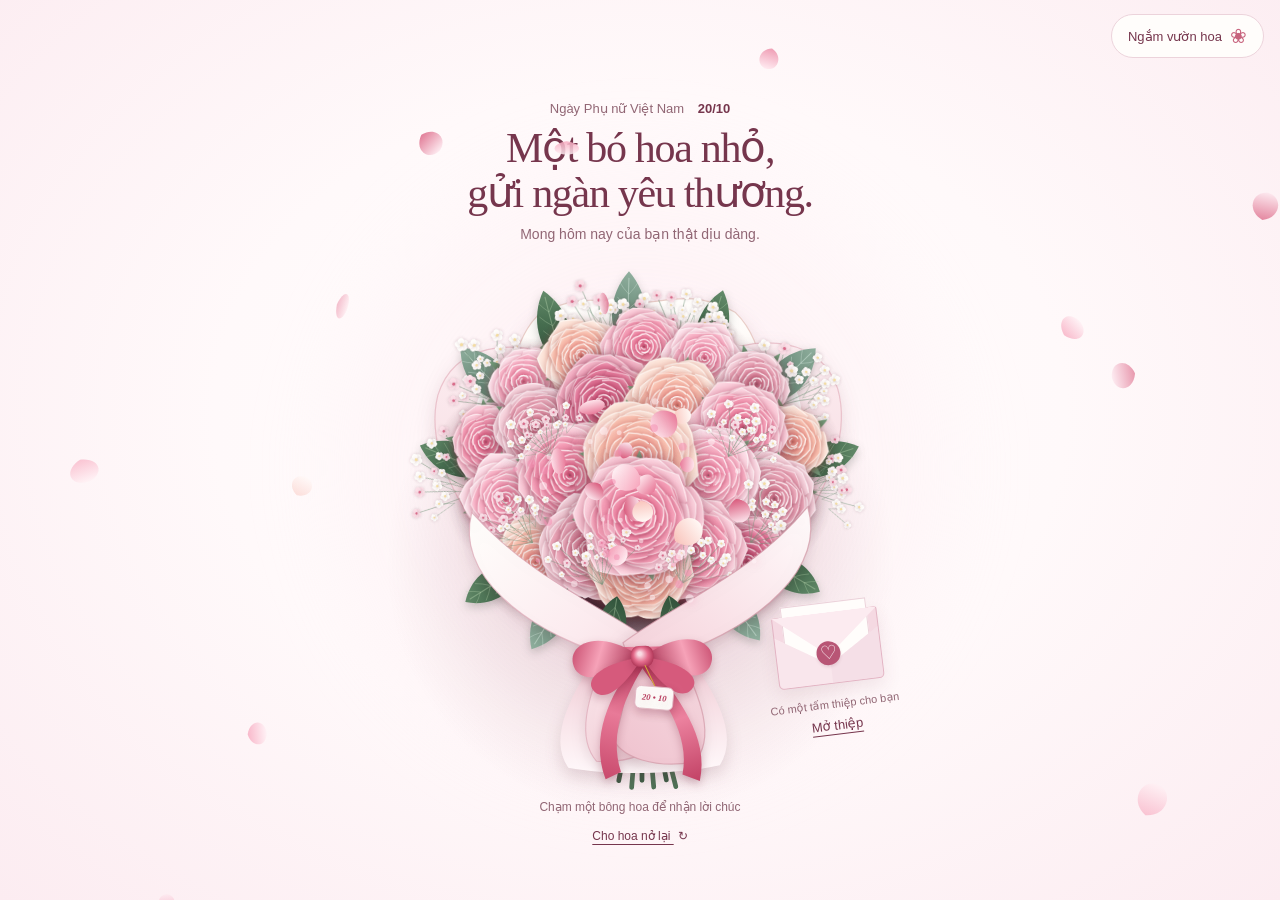
==== index.html @ b927edd4 "Add files via upload" ====
<!DOCTYPE html>
<html lang="vi">
<head>
  <meta charset="UTF-8">
  <meta name="viewport" content="width=device-width, initial-scale=1.0">
  <meta name="theme-color" content="#fff8fa">
  <meta name="description" content="Một bó hoa và tấm thiệp nhỏ, gửi những lời chúc dịu dàng nhân ngày Phụ nữ Việt Nam 20/10.">
  <title>Một bó hoa dành tặng bạn · 20/10</title>
  <link rel="stylesheet" href="./style.css">
  <script src="./script.js" defer></script>
  <script src="./card.js" defer></script>
  <script src="./album.js" defer></script>
</head>
<body>
  <main>
    <a class="garden-link" href="./garden.html">Ngắm vườn hoa <span aria-hidden="true">❀</span></a>
    <canvas id="ambientPetalsCanvas" aria-hidden="true"></canvas>
    <header class="greeting">
      <p class="occasion">Ngày Phụ nữ Việt Nam <span>20/10</span></p>
      <h1>Một bó hoa nhỏ,<br>gửi ngàn yêu thương.</h1>
      <p class="greeting-caption">Mong hôm nay của bạn thật dịu dàng.</p>
    </header>

    <div class="gift-layout">
      <section class="scene-column" aria-label="Hoa và những lời chúc 20/10">


        <div class="gift-visuals">
          <div class="bouquet-composition">
            <div id="bouquetStageWrapper" role="button" tabindex="0"
              aria-label="Bó hoa hồng. Nhấn Enter để nhận lời chúc; dùng phím mũi tên để chọn bông hoa."
              aria-describedby="bouquetHint">
              <canvas id="bouquetCanvas" aria-hidden="true"></canvas>
            </div>
            <button class="envelope-button" id="openCard" type="button" aria-haspopup="dialog" aria-controls="greetingCard" aria-expanded="false" hidden>
              <span class="envelope" aria-hidden="true"><span class="envelope-letter">Gửi bạn</span><span class="envelope-seal">♡</span></span>
              <span class="envelope-caption">Có một tấm thiệp cho bạn</span>
              <span class="envelope-action">Mở thiệp</span>
            </button>
          </div>

        </div>

        <footer class="scene-footer">
          <p id="bouquetHint" class="bouquet-hint">Chạm một bông hoa để nhận lời chúc</p>
          <p id="roseWish" class="rose-wish" role="status" aria-live="polite" aria-atomic="true"></p>
          <button class="text-button" id="replayBloom" type="button">Cho hoa nở lại <span aria-hidden="true">↻</span></button>
        </footer>
      </section>

      <dialog id="greetingCard" class="card-dialog" aria-labelledby="cardTitle">
        <div class="letter-paper">
          <button class="close-button" id="closeCard" type="button" aria-label="Đóng thiệp">×</button>
          <div id="cardReading">
            <div class="letter-date" aria-label="Ngày 20 tháng 10"><span>20</span><span class="date-stem" aria-hidden="true"></span><span>10</span></div>
            <p class="letter-recipient">Gửi <span id="cardRecipient">bạn</span>,</p>
            <h2 id="cardTitle">Chúc bạn một ngày<br>thật nhiều yêu thương.</h2>
            <div class="letter-flower" aria-hidden="true">❀</div>
            <p id="cardMessage" class="letter-message"></p>
            <div class="letter-signoff"><p>Với thật nhiều thương mến,</p><p id="cardSender" class="letter-signature"></p></div>
            <div class="letter-fold" aria-hidden="true"></div>
            <div class="letter-actions"><button id="viewAlbum" class="text-button" type="button" aria-controls="memoryAlbum">Xem album kỷ niệm <span aria-hidden="true">♡</span></button><button id="editCard" class="text-button" type="button">Viết lời chúc riêng <span aria-hidden="true">✎</span></button></div>
          </div>
          <form id="cardEditor" hidden>
            <p class="editor-intro">Một tấm thiệp mang lời của bạn.</p>
            <h2 id="editorTitle" class="editor-title">Viết chút yêu thương</h2>
            <label for="recipientInput">Gửi đến</label>
            <input id="recipientInput" name="recipient" maxlength="60" required autocomplete="off">
            <label for="messageInput">Lời chúc 20/10</label>
            <textarea id="messageInput" name="message" rows="7" maxlength="1500" required></textarea>
            <label for="senderInput">Người gửi</label>
            <input id="senderInput" name="sender" maxlength="60" required autocomplete="off">
            <p class="editor-hint">Lời chúc được lưu trên trình duyệt này.</p>
            <div class="editor-actions"><button class="primary-button" type="submit">Lưu lời chúc</button><button class="text-button" id="cancelEdit" type="button">Hủy</button></div>
          </form>
          <p id="cardStatus" class="card-status" role="status" aria-live="polite"></p>
        </div>
      </dialog>
    </div>
    <section id="memoryAlbum" class="memory-album" aria-labelledby="albumTitle" hidden>
      <header class="album-heading">
        <p class="album-note">Một chút kỷ niệm, dành riêng cho bạn</p>
        <h2 id="albumTitle">Những khoảnh khắc thương yêu</h2>
        <button id="toggleAlbum" class="text-button" type="button" aria-expanded="false" aria-controls="albumPhotos">Xòe album <span aria-hidden="true">♡</span></button>
        <button id="editAlbum" class="text-button" type="button" aria-expanded="false" aria-controls="albumPhotos">Thay ảnh <span aria-hidden="true">✎</span></button>
      </header>
      <p id="albumEditHint" class="album-edit-hint" hidden>Chọn ảnh từ thiết bị của bạn, tối đa 20 MB mỗi ảnh. Ảnh được lưu trên trình duyệt này, không tự gửi sang thiết bị khác.</p>
      <p id="albumStatus" class="album-status" role="status" aria-live="polite" aria-atomic="true"></p>
      <div id="albumPhotos" class="album-photos">
        <figure class="portrait-card album-card">
          <div class="portrait-photo"><img src="./assets/portrait-placeholder.webp" alt="Ảnh kỷ niệm thứ nhất của người nhận thiệp" width="768" height="1024" decoding="async"></div>
          <figcaption><span class="portrait-dedication">Một nụ cười rất thương.</span><span class="portrait-date">Những ngày thật vui</span></figcaption>
          <div class="photo-actions" hidden>
            <button class="text-button change-photo" type="button" aria-label="Đổi ảnh thứ nhất">Đổi ảnh</button>
            <button class="text-button reset-photo" type="button" aria-label="Khôi phục ảnh thứ nhất" disabled>Ảnh ban đầu</button>
            <input class="photo-input" type="file" accept="image/*" aria-label="Chọn ảnh thứ nhất" hidden>
          </div>
        </figure>
        <figure class="portrait-card album-card">
          <div class="portrait-photo"><img src="./assets/portrait-placeholder.webp" alt="Ảnh kỷ niệm thứ hai của người nhận thiệp" width="768" height="1024" decoding="async" loading="lazy"></div>
          <figcaption><span class="portrait-dedication">Bình yên từ điều nhỏ.</span><span class="portrait-date">Một khoảnh khắc dịu dàng</span></figcaption>
          <div class="photo-actions" hidden>
            <button class="text-button change-photo" type="button" aria-label="Đổi ảnh thứ hai">Đổi ảnh</button>
            <button class="text-button reset-photo" type="button" aria-label="Khôi phục ảnh thứ hai" disabled>Ảnh ban đầu</button>
            <input class="photo-input" type="file" accept="image/*" aria-label="Chọn ảnh thứ hai" hidden>
          </div>
        </figure>
        <figure class="portrait-card album-card">
          <div class="portrait-photo"><img src="./assets/portrait-placeholder.webp" alt="Ảnh kỷ niệm thứ ba của người nhận thiệp" width="768" height="1024" decoding="async" loading="lazy"></div>
          <figcaption><span class="portrait-dedication">Mong bạn luôn rạng rỡ.</span><span class="portrait-date">Hôm nay và cả mai sau</span></figcaption>
          <div class="photo-actions" hidden>
            <button class="text-button change-photo" type="button" aria-label="Đổi ảnh thứ ba">Đổi ảnh</button>
            <button class="text-button reset-photo" type="button" aria-label="Khôi phục ảnh thứ ba" disabled>Ảnh ban đầu</button>
            <input class="photo-input" type="file" accept="image/*" aria-label="Chọn ảnh thứ ba" hidden>
          </div>
        </figure>
      </div>
      <p class="album-footnote">Có những điều nhỏ, nhớ lại vẫn thấy vui.</p>
    </section>
    <noscript><p class="noscript-message">Bật JavaScript để ngắm hoa nở và mở thiệp 20/10 nhé.</p></noscript>
  </main>
</body>
</html>
---- style.css ----
:root {
  --paper: #fffdfb;
  --blush: #fff8fa;
  --rose: #c7637d;
  --ink: #76364d;
  --muted: #916674;
  --line: #ecd3db;
  --bouquet-size: clamp(210px, calc(100dvh - 300px), 560px);
  color: var(--ink);
  font-family: "Segoe UI", Arial, sans-serif;
  font-synthesis: none;
}
* { box-sizing: border-box; }
[hidden] { display: none !important; }
html, body { margin: 0; min-width: 320px; min-height: 100%; }
body {
  background: radial-gradient(ellipse at 50% 46%, #fffdfd 0%, #fff9fa 47%, #fcecf1 100%);
  -webkit-tap-highlight-color: transparent;
}
button, input, textarea { font: inherit; }
button { color: inherit; cursor: pointer; touch-action: manipulation; }
button:focus-visible, a:focus-visible, [tabindex]:focus-visible, input:focus-visible, textarea:focus-visible {
  outline: 2px solid var(--ink); outline-offset: 5px;
}
main {
  min-height: 100vh; min-height: 100dvh;
  display: grid; align-content: center;
  position: relative; isolation: isolate;
  padding: max(72px, calc(env(safe-area-inset-top) + 64px)) clamp(16px, 3vw, 48px) max(16px, env(safe-area-inset-bottom));
}
.garden-link {
  position: absolute; top: max(14px, env(safe-area-inset-top));
  right: max(16px, env(safe-area-inset-right)); z-index: 4;
  display: inline-flex; align-items: center; gap: 8px;
  min-height: 44px; padding: 10px 16px; border: 1px solid var(--line); border-radius: 24px;
  background: var(--paper); color: var(--ink); font-size: 13px; text-decoration: none;
}
.garden-link:hover { background: #fae7ef; }
.garden-link span { color: var(--rose); font-size: 20px; line-height: 1; }
.gift-layout {
  width: min(100%, 1040px); margin-inline: auto;
  display: grid; grid-template-columns: minmax(0, 1fr); align-items: start;
  gap: 32px clamp(28px, 4vw, 60px);
}
.scene-column { min-width: 0; display: flex; flex-direction: column; align-items: center; }
.gift-visuals {
  width: 100%; margin: 4px auto 0; display: grid; place-items: center;
}
.portrait-card {
  position: relative; min-width: 0; width: 100%; max-width: 275px;
  justify-self: center; margin: 0; padding: 10px 10px 0;
  background: var(--paper); border: 1px solid #ecd3db99;
  box-shadow: 0 14px 40px #76364d10, 0 2px 7px #76364d08;
  transform-origin: top left;
}
.portrait-photo { overflow: hidden; aspect-ratio: 3 / 4; background: #f3e4e5; }
.portrait-photo img { display: block; width: 100%; height: 100%; object-fit: cover; object-position: center; }
.portrait-card figcaption { padding: 19px 6px 20px; text-align: center; }
.portrait-dedication { display: block; font: italic clamp(16px, 1.6vw, 21px)/1.45 "Palatino Linotype", Georgia, serif; text-wrap: pretty; }
.portrait-date { display: block; color: var(--muted); margin-top: 11px; font-size: 10px; line-height: 1.6; }
main::before {
  content: ''; position: absolute; left: 50%; top: 52%; z-index: -1;
  width: min(90vw, 700px); aspect-ratio: 1;
  transform: translate(-50%, -50%); border-radius: 50%;
  background: radial-gradient(circle, rgba(252, 210, 223, .45), rgba(254, 235, 242, .16) 57%, transparent 73%);
  filter: blur(26px); pointer-events: none;
}
.greeting { width: fit-content; max-width: 100%; margin: 0 auto 8px; transform-origin: top left; position: relative; z-index: 1; text-align: center; }
.occasion { margin: 0 0 10px; font-size: 13px; color: var(--muted); }
.occasion span { margin-left: 10px; color: var(--ink); font-weight: 600; }
h1, h2, .letter-recipient { font-family: "Palatino Linotype", "Book Antiqua", Palatino, Georgia, serif; font-weight: 400; }
h1 { margin: 0; font-size: clamp(28px, 3.4vw, 42px); line-height: 1.08; letter-spacing: -1.3px; }
.greeting-caption { font-size: 14px; color: var(--muted); margin: 10px 0 0; }
.bouquet-composition {
  position: relative; min-width: 0; margin: -12px auto -8px;
  width: min(100%, var(--bouquet-size));
  transform-origin: top left;
}
#bouquetStageWrapper {
  position: relative; width: 100%; aspect-ratio: 1; border-radius: 45%;
  cursor: pointer; touch-action: manipulation;
  animation: bouquet-entrance 1.15s cubic-bezier(.16, 1, .3, 1) both;
}
#bouquetCanvas { width: 100%; height: 100%; display: block; }
.envelope-button {
  position: absolute; right: 8px; top: 66%; width: clamp(126px, 29%, 164px);
  padding: 0; border: 0; background: transparent; text-align: center;
  transform: rotate(-7deg); animation: envelope-arrival .8s cubic-bezier(.2,.8,.2,1) both;
}
.envelope {
  position: relative; display: block; width: 106px; height: 72px; margin: 0 auto 12px;
  background: #f5d9e2; border: 1px solid #e3b5c4; border-radius: 2px 2px 5px 5px;
  box-shadow: 0 8px 18px #76364d18;
}
.envelope::before {
  content: ''; position: absolute; inset: 0; z-index: 2;
  background: linear-gradient(32deg, #f9e6ec 49%, transparent 50%) left / 51% 100% no-repeat,
              linear-gradient(-32deg, #f5dfe7 49%, transparent 50%) right / 51% 100% no-repeat;
  border-radius: inherit;
}
.envelope::after {
  content: ''; position: absolute; inset: -1px -1px 0; z-index: 3;
  background: #fcebf0; clip-path: polygon(0 0, 100% 0, 50% 61%);
  transform-origin: top; transition: transform .4s ease;
}
.envelope-letter {
  position: absolute; inset: -11px 9px 9px; padding: 12px 0 0;
  background: var(--paper); border: 1px solid var(--line);
  font-family: Georgia, serif; font-style: italic; font-size: 13px;
  transition: transform .4s ease;
}
.envelope-seal {
  position: absolute; left: calc(50% - 12px); top: 28px; z-index: 4;
  width: 24px; height: 24px; border-radius: 50%; background: #b85575;
  color: #fff6f8; font: 19px/24px Georgia, serif; box-shadow: 0 2px 3px #76364d22;
}
.envelope-caption, .envelope-action { display: block; font-size: 11px; line-height: 1.5; }
.envelope-caption { color: var(--muted); }
.envelope-action { font-size: 13px; text-decoration: underline; text-underline-offset: 4px; margin-top: 3px; }
@media (hover: hover) {
  .envelope-button:hover .envelope-letter { transform: translateY(-7px); }
  .envelope-button:hover .envelope::after { transform: rotateX(35deg); }
}
.scene-footer { transform-origin: top left; width: min(100%, 540px); margin-top: 6px; text-align: center; position: relative; z-index: 1; }
.bouquet-hint { font-size: 12px; color: var(--muted); margin: 0; }
.rose-wish { font: italic 17px/1.6 Georgia, serif; margin: 6px auto 2px; max-width: 440px; min-height: 54px; text-wrap: pretty; }
.rose-wish:empty { min-height: 0; margin: 0; }
.rose-wish.is-new { animation: wish-arrival .4s ease both; }
.text-button { border: 0; background: transparent; padding: 12px 8px; font-size: 12px; text-decoration: underline; text-underline-offset: 4px; }
.text-button span { display: inline-block; margin-left: 4px; text-decoration: none; }
#replayBloom { margin-top: 3px; }
#ambientPetalsCanvas { position: fixed; inset: 0; width: 100%; height: 100%; display: block; pointer-events: none; z-index: 2; }
.card-dialog {
  position: relative; z-index: 3; inset: auto; justify-self: center; align-self: start;
  width: min(100%, 620px); min-width: 0; max-width: none; max-height: none; margin: 0;
  padding: 0; border: 0; border-radius: 5px; color: var(--ink);
  background: var(--paper); box-shadow: 0 20px 70px #76364d14, 0 2px 8px #76364d0d;
  overflow: visible; scroll-margin-block: 24px;
}
.card-dialog[open] { animation: letter-open .45s .4s cubic-bezier(.16,1,.3,1) both; }
.letter-paper { position: relative; padding: 18px 30px 10px; background: linear-gradient(90deg, transparent 49.7%, #eedde33b 50%, transparent 50.3%), var(--paper); }
.letter-paper::before { content: ''; position: absolute; inset: 10px; border: 1px solid #ecd3db99; border-radius: 2px; pointer-events: none; }
.close-button { position: absolute; right: 15px; top: 14px; z-index: 1; width: 36px; height: 36px; background: transparent; border: 0; border-radius: 50%; font-size: 25px; font-weight: 300; }
.close-button:hover { background: #f9eaf0; }
.letter-date { display: flex; align-items: center; justify-content: center; gap: 13px; font: 28px/1.1 Georgia, serif; color: var(--rose); margin: 0 0 10px; }
.date-stem { width: 1px; height: 32px; background: var(--line); transform: rotate(25deg); }
.letter-recipient { margin: 0 0 10px; font-size: 19px; overflow-wrap: anywhere; }
#cardTitle { margin: 0; font-size: 31px; line-height: 1.2; letter-spacing: -.6px; }
.letter-flower { text-align: center; font: 29px/1 Georgia, serif; color: var(--rose); margin: 6px 0 8px; }
.letter-message { white-space: pre-wrap; overflow-wrap: anywhere; font-size: 14px; line-height: 1.65; margin: 0; }
.message-paragraph { display: block; }
.message-paragraph + .message-paragraph { margin-top: 12px; }
.letter-signoff { margin-top: 10px; text-align: right; }
.letter-signoff > p:first-child { margin: 0 0 3px; font-size: 12px; color: var(--muted); }
.letter-signature { font: italic 23px/1.4 "Palatino Linotype", Georgia, serif; margin: 0; overflow-wrap: anywhere; }
.letter-fold { height: 1px; margin: 8px -30px 2px; background: #ecd3db77; box-shadow: 0 1px 2px #76364d08; }
.letter-actions { text-align: center; }
.letter-actions .text-button { padding-block: 8px; }
.card-status { font-size: 12px; color: var(--muted); text-align: center; margin: 0; line-height: 1.6; }
.card-status:not(:empty) { padding: 8px 0; }
.editor-intro { margin: 10px 0; font-size: 12px; color: var(--muted); }
.editor-title { font-size: 27px; line-height: 1.2; margin: 0 0 26px; }
#cardEditor label { display: block; font-size: 13px; margin: 18px 0 8px; }
#cardEditor input, #cardEditor textarea { width: 100%; border: 1px solid #dcb8c5; border-radius: 5px; background: #fff9fb; color: var(--ink); padding: 11px 12px; font-size: 14px; line-height: 1.6; }
#cardEditor textarea { resize: vertical; min-height: 150px; }
.editor-hint { font-size: 11px; color: var(--muted); line-height: 1.7; margin-top: 14px; }
.editor-actions { display: flex; align-items: center; gap: 16px; margin: 20px 0 10px; }
.primary-button { border: 1px solid var(--ink); border-radius: 5px; padding: 12px 20px; font-size: 13px; background: var(--ink); color: var(--paper); }
.noscript-message { text-align: center; font-size: 14px; }
/* The album is a second chapter, revealed only after the letter is opened. */
.memory-album {
  position: relative; z-index: 3; width: min(100%, 850px); min-width: 0;
  margin: clamp(32px, 4vw, 54px) auto 8px; text-align: center; scroll-margin-top: 32px;
  opacity: 0; transform: translateY(24px);
  transition: opacity .8s ease, transform .8s cubic-bezier(.2,.8,.2,1);
}
.memory-album.is-revealed { opacity: 1; transform: none; }
.album-heading { margin-bottom: 26px; }
.album-note { color: var(--muted); font-size: 12px; line-height: 1.7; margin: 0 0 12px; }
#albumTitle { font-size: clamp(26px, 3vw, 34px); line-height: 1.25; margin: 0 0 8px; letter-spacing: -.5px; }
.album-photos { display: grid; grid-template-columns: minmax(0, 1fr); gap: 28px; padding: 18px 18px 14px; }
.album-card { grid-area: 1 / 1; width: min(100%, 230px); max-width: none; transform-origin: center; }
.album-card:nth-child(1) { z-index: 3; transform: rotate(-3deg); }
.album-card:nth-child(2) { z-index: 2; transform: translate(12px, -6px) rotate(7deg); }
.album-card:nth-child(3) { z-index: 1; transform: translate(-12px, -10px) rotate(-9deg); }
.album-card .portrait-dedication { font-size: 17px; }
.album-card figcaption { padding: 16px 4px 18px; }
.album-card .portrait-date { margin-top: 8px; }
.album-edit-hint, .album-status { max-width: 520px; margin: 0 auto 16px; color: var(--muted); font-size: 12px; line-height: 1.7; }
.album-status:empty { display: none; }
.photo-actions { display: flex; justify-content: center; flex-wrap: wrap; gap: 0 4px; padding: 0 0 8px; }
.photo-actions .text-button { min-height: 44px; padding: 10px 6px; }
.photo-actions button:disabled { opacity: .5; cursor: default; }
.album-card[aria-busy="true"] .portrait-photo { opacity: .65; }
.memory-album.is-spread .album-photos { grid-template-columns: repeat(3, minmax(0, 1fr)); }
.memory-album.is-spread .album-card { grid-area: auto; transform: rotate(var(--photo-angle)); animation: photo-unfold .65s cubic-bezier(.2,.8,.2,1) both; }
.memory-album.is-spread .album-card:nth-child(1) { --photo-angle: -4deg; }
.memory-album.is-spread .album-card:nth-child(2) { --photo-angle: 2deg; animation-delay: .13s; }
.memory-album.is-spread .album-card:nth-child(3) { --photo-angle: -2deg; animation-delay: .26s; }
.album-footnote { margin: 22px 0 0; color: var(--muted); font: italic 15px/1.7 Georgia, serif; }
@keyframes photo-unfold {
  from { opacity: 0; transform: translateY(22px) rotate(0); }
  to { opacity: 1; transform: translateY(0) rotate(var(--photo-angle)); }
}
@media (min-width: 1100px) {
  body.card-open .gift-layout { grid-template-columns: minmax(0, 1fr) minmax(400px, 470px); align-items: center; }
  body.card-open .bouquet-composition { width: min(100%, var(--bouquet-size)); }
  body.card-open .envelope-button { right: 0; width: 126px; }
  body.card-open .envelope { width: 88px; height: 60px; }
  body.card-open .envelope-seal { top: 22px; }
  body.card-open .envelope-caption { font-size: 10px; }
  body.card-open .envelope-action { font-size: 12px; }
  body.card-open .card-dialog { width: 100%; }
}
@media (min-width: 601px) and (max-width: 1099px) {
  body.card-open .bouquet-composition { width: min(100%, var(--bouquet-size)); }
}
@media (max-width: 600px) {
  .occasion { font-size: 12px; margin-bottom: 8px; }
  .greeting { margin-bottom: 6px; }
  .greeting-caption { font-size: 12px; margin-top: 8px; }
  .gift-visuals { margin-top: 2px; }
  .bouquet-composition { margin-top: 0; margin-bottom: 4px; width: min(100%, var(--bouquet-size)); }
  .envelope-button { right: 6px; top: 68%; width: 130px; }
  .envelope { width: 88px; height: 60px; margin-bottom: 9px; }
  .envelope-seal { top: 22px; }
  .envelope-caption { font-size: 10px; }
  .envelope-action { font-size: 12px; }
  .rose-wish { font-size: 16px; padding: 0 10px; }
  .letter-paper { padding: 18px 24px 10px; }
  .letter-fold { margin-left: -24px; margin-right: -24px; }
  #cardTitle { font-size: 29px; }
  .memory-album.is-spread .album-photos { grid-template-columns: minmax(0, 1fr); gap: 32px; }
}
@keyframes bouquet-entrance { from { opacity: 0; transform: translateY(18px) scale(.92); } to { opacity: 1; transform: translateY(0) scale(1); } }
@keyframes envelope-arrival { from { opacity: 0; transform: translateY(14px) rotate(-12deg); } to { opacity: 1; transform: translateY(0) rotate(-7deg); } }
@keyframes letter-open { from { opacity: 0; transform: translateY(16px); } to { opacity: 1; transform: translateY(0); } }
@keyframes wish-arrival { from { opacity: 0; transform: translateY(5px); } to { opacity: 1; transform: translateY(0); } }
@media (prefers-reduced-motion: reduce) {
  *, *::before, *::after { animation: none !important; transition: none !important; scroll-behavior: auto !important; }
}
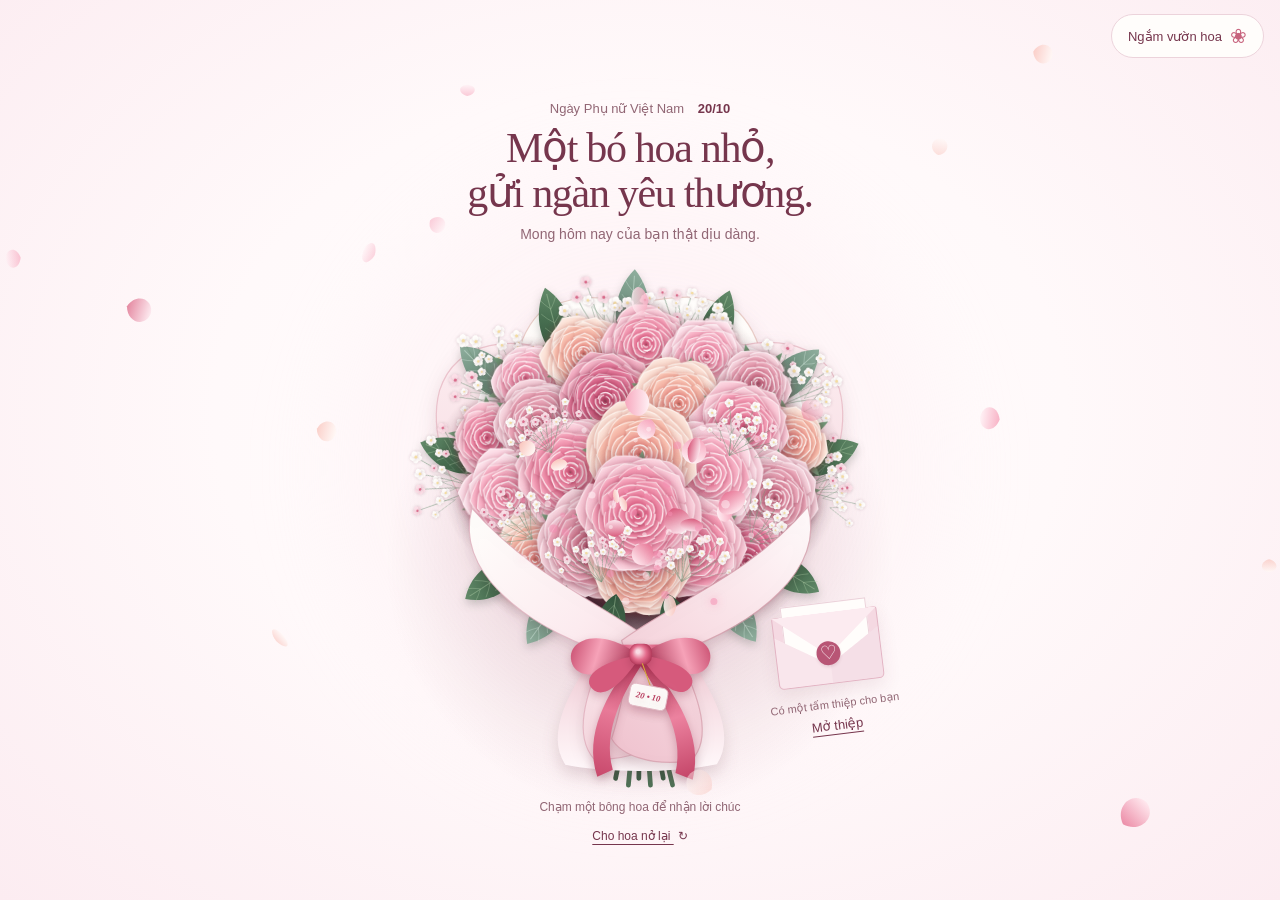
==== commit b5319b92: "index.html" ====
--- a/index.html
+++ b/index.html
@@ -53,11 +53,11 @@
           <button class="close-button" id="closeCard" type="button" aria-label="Đóng thiệp">×</button>
           <div id="cardReading">
             <div class="letter-date" aria-label="Ngày 20 tháng 10"><span>20</span><span class="date-stem" aria-hidden="true"></span><span>10</span></div>
-            <p class="letter-recipient">Gửi <span id="cardRecipient">bạn</span>,</p>
+            <p class="letter-recipient">Gửi <span id="cardRecipient">chị em đội Con Kiến</span>,</p>
             <h2 id="cardTitle">Chúc bạn một ngày<br>thật nhiều yêu thương.</h2>
             <div class="letter-flower" aria-hidden="true">❀</div>
             <p id="cardMessage" class="letter-message"></p>
-            <div class="letter-signoff"><p>Với thật nhiều thương mến,</p><p id="cardSender" class="letter-signature"></p></div>
+            <div class="letter-signoff"><p>Với thật nhiều thương mến,</p><p id="cardSender" class="letter-signature">Ae Đội Con Kiến</p></div>
             <div class="letter-fold" aria-hidden="true"></div>
             <div class="letter-actions"><button id="viewAlbum" class="text-button" type="button" aria-controls="memoryAlbum">Xem album kỷ niệm <span aria-hidden="true">♡</span></button><button id="editCard" class="text-button" type="button">Viết lời chúc riêng <span aria-hidden="true">✎</span></button></div>
           </div>
@@ -120,4 +120,4 @@
     <noscript><p class="noscript-message">Bật JavaScript để ngắm hoa nở và mở thiệp 20/10 nhé.</p></noscript>
   </main>
 </body>
-</html>+</html>
